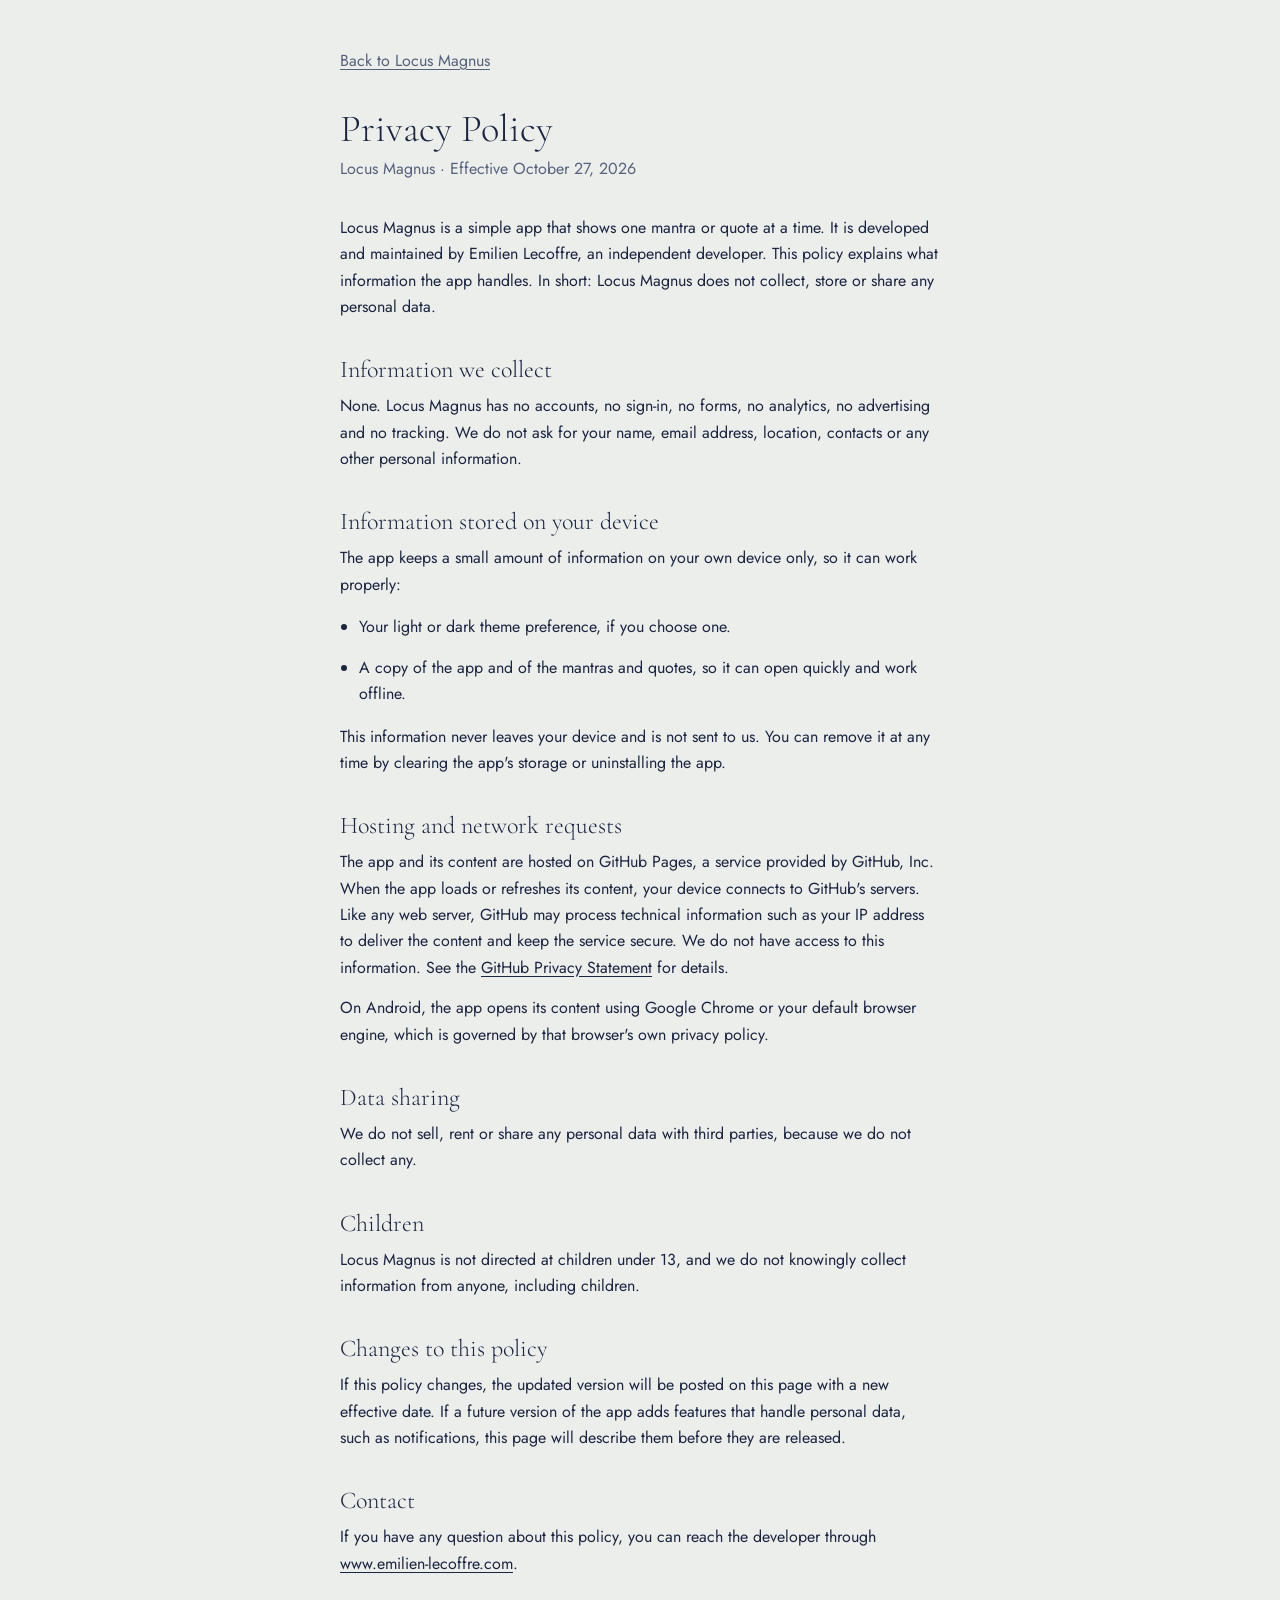
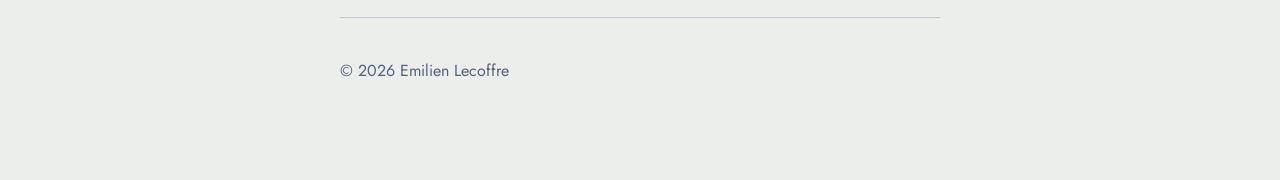
==== privacy.html @ 71a1fe94 "Add files via upload" ====
<!doctype html>
<html lang="en">
<head>
  <meta charset="utf-8">
  <meta name="viewport" content="width=device-width, initial-scale=1">
  <title>Privacy Policy · Locus Magnus</title>
  <meta name="description" content="Privacy policy for the Locus Magnus app.">
  <meta name="theme-color" content="#0f1529">
  <link rel="icon" href="icons/icon-192.png" type="image/png">
  <style>
    @font-face {
      font-family: "Cormorant Garamond";
      src: url("fonts/cormorant-garamond-latin-300-normal.woff2") format("woff2");
      font-weight: 300; font-style: normal; font-display: swap;
    }
    @font-face {
      font-family: "Jost";
      src: url("fonts/jost-latin-400-normal.woff2") format("woff2");
      font-weight: 400; font-style: normal; font-display: swap;
    }
    :root {
      --bg: #eceeec;
      --ink: #1c2540;
      --ink-soft: #56617b;
      --line: rgba(28, 37, 64, 0.2);
      color-scheme: light dark;
    }
    @media (prefers-color-scheme: dark) {
      :root {
        --bg: #0f1529;
        --ink: #f1ece3;
        --ink-soft: #9ea7bd;
        --line: rgba(241, 236, 227, 0.22);
      }
    }
    * { box-sizing: border-box; }
    body {
      margin: 0;
      background: var(--bg);
      color: var(--ink);
      font: 400 1rem/1.65 "Jost", "Avenir Next", "Segoe UI", system-ui, sans-serif;
      -webkit-font-smoothing: antialiased;
    }
    main {
      max-width: 40rem;
      margin: 0 auto;
      padding: 3rem 1.25rem 4rem;
    }
    h1, h2 {
      font-family: "Cormorant Garamond", Georgia, serif;
      font-weight: 300;
      line-height: 1.2;
    }
    h1 { font-size: 2.4rem; margin: 0 0 0.25rem; }
    h2 { font-size: 1.5rem; margin: 2.25rem 0 0.5rem; }
    .meta { color: var(--ink-soft); margin: 0 0 2rem; }
    p, li { margin: 0 0 0.9rem; }
    ul { padding-left: 1.2rem; }
    a { color: inherit; text-underline-offset: 3px; }
    hr { border: 0; border-top: 1px solid var(--line); margin: 2.5rem 0; }
    .back { display: inline-block; margin-bottom: 2rem; color: var(--ink-soft); }
  </style>
</head>
<body>
  <main>
    <a class="back" href="./">Back to Locus Magnus</a>

    <h1>Privacy Policy</h1>
    <p class="meta">Locus Magnus · Effective October 27, 2026</p>

    <p>Locus Magnus is a simple app that shows one mantra or quote at a time. It is developed and maintained by Emilien Lecoffre, an independent developer. This policy explains what information the app handles. In short: Locus Magnus does not collect, store or share any personal data.</p>

    <h2>Information we collect</h2>
    <p>None. Locus Magnus has no accounts, no sign-in, no forms, no analytics, no advertising and no tracking. We do not ask for your name, email address, location, contacts or any other personal information.</p>

    <h2>Information stored on your device</h2>
    <p>The app keeps a small amount of information on your own device only, so it can work properly:</p>
    <ul>
      <li>Your light or dark theme preference, if you choose one.</li>
      <li>A copy of the app and of the mantras and quotes, so it can open quickly and work offline.</li>
    </ul>
    <p>This information never leaves your device and is not sent to us. You can remove it at any time by clearing the app's storage or uninstalling the app.</p>

    <h2>Hosting and network requests</h2>
    <p>The app and its content are hosted on GitHub Pages, a service provided by GitHub, Inc. When the app loads or refreshes its content, your device connects to GitHub's servers. Like any web server, GitHub may process technical information such as your IP address to deliver the content and keep the service secure. We do not have access to this information. See the <a href="https://docs.github.com/en/site-policy/privacy-policies/github-general-privacy-statement">GitHub Privacy Statement</a> for details.</p>
    <p>On Android, the app opens its content using Google Chrome or your default browser engine, which is governed by that browser's own privacy policy.</p>

    <h2>Data sharing</h2>
    <p>We do not sell, rent or share any personal data with third parties, because we do not collect any.</p>

    <h2>Children</h2>
    <p>Locus Magnus is not directed at children under 13, and we do not knowingly collect information from anyone, including children.</p>

    <h2>Changes to this policy</h2>
    <p>If this policy changes, the updated version will be posted on this page with a new effective date. If a future version of the app adds features that handle personal data, such as notifications, this page will describe them before they are released.</p>

    <h2>Contact</h2>
    <p>If you have any question about this policy, you can reach the developer through <a href="https://www.emilien-lecoffre.com">www.emilien-lecoffre.com</a>.</p>

    <hr>
    <p class="meta">© 2026 Emilien Lecoffre</p>
  </main>
</body>
</html>
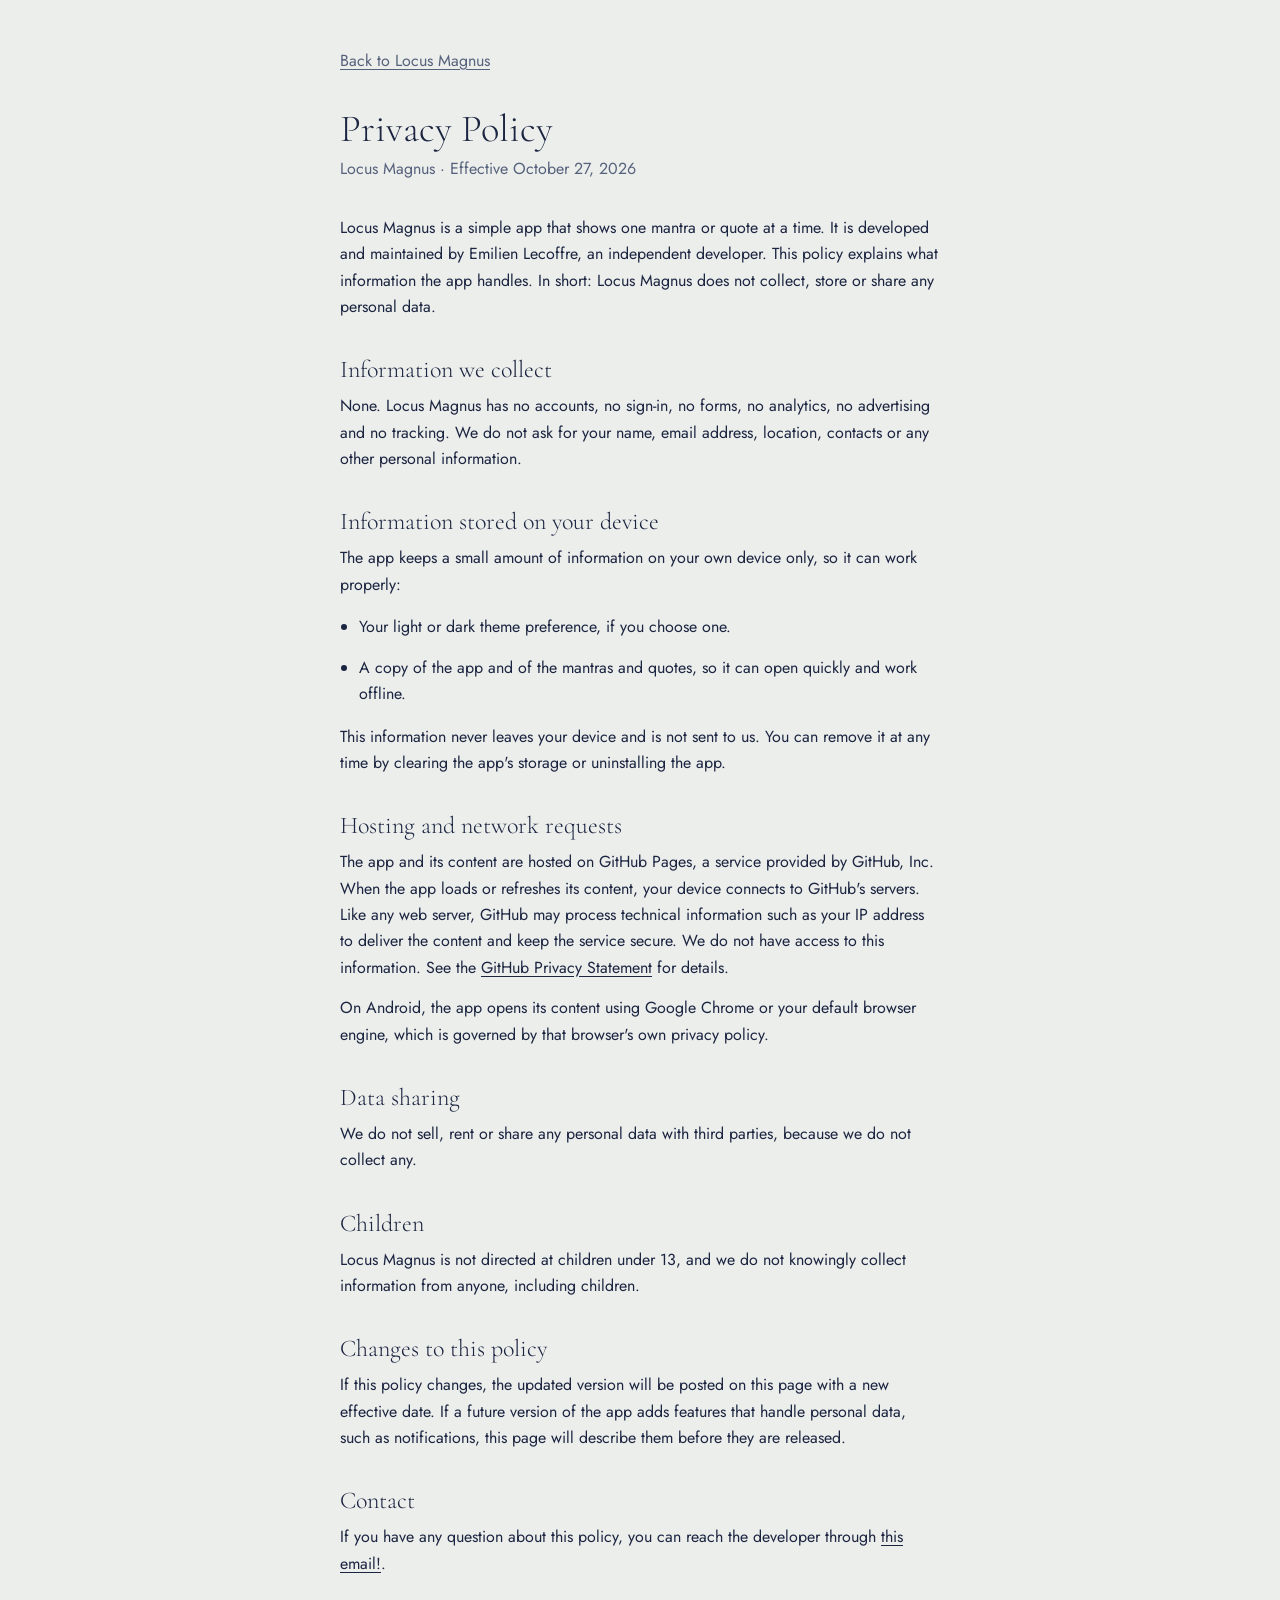
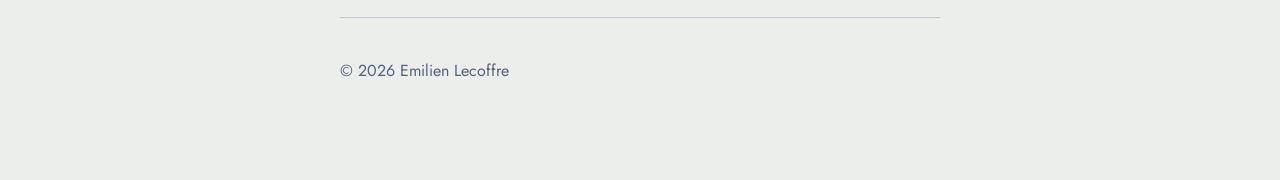
==== commit d4c468f0: "Update privacy.html" ====
--- a/privacy.html
+++ b/privacy.html
@@ -95,7 +95,7 @@
     <p>If this policy changes, the updated version will be posted on this page with a new effective date. If a future version of the app adds features that handle personal data, such as notifications, this page will describe them before they are released.</p>
 
     <h2>Contact</h2>
-    <p>If you have any question about this policy, you can reach the developer through <a href="https://www.emilien-lecoffre.com">www.emilien-lecoffre.com</a>.</p>
+    <p>If you have any question about this policy, you can reach the developer through <a href="mailto:mephistos.ecudechene@gmail.com">this email!</a>.</p>
 
     <hr>
     <p class="meta">© 2026 Emilien Lecoffre</p>
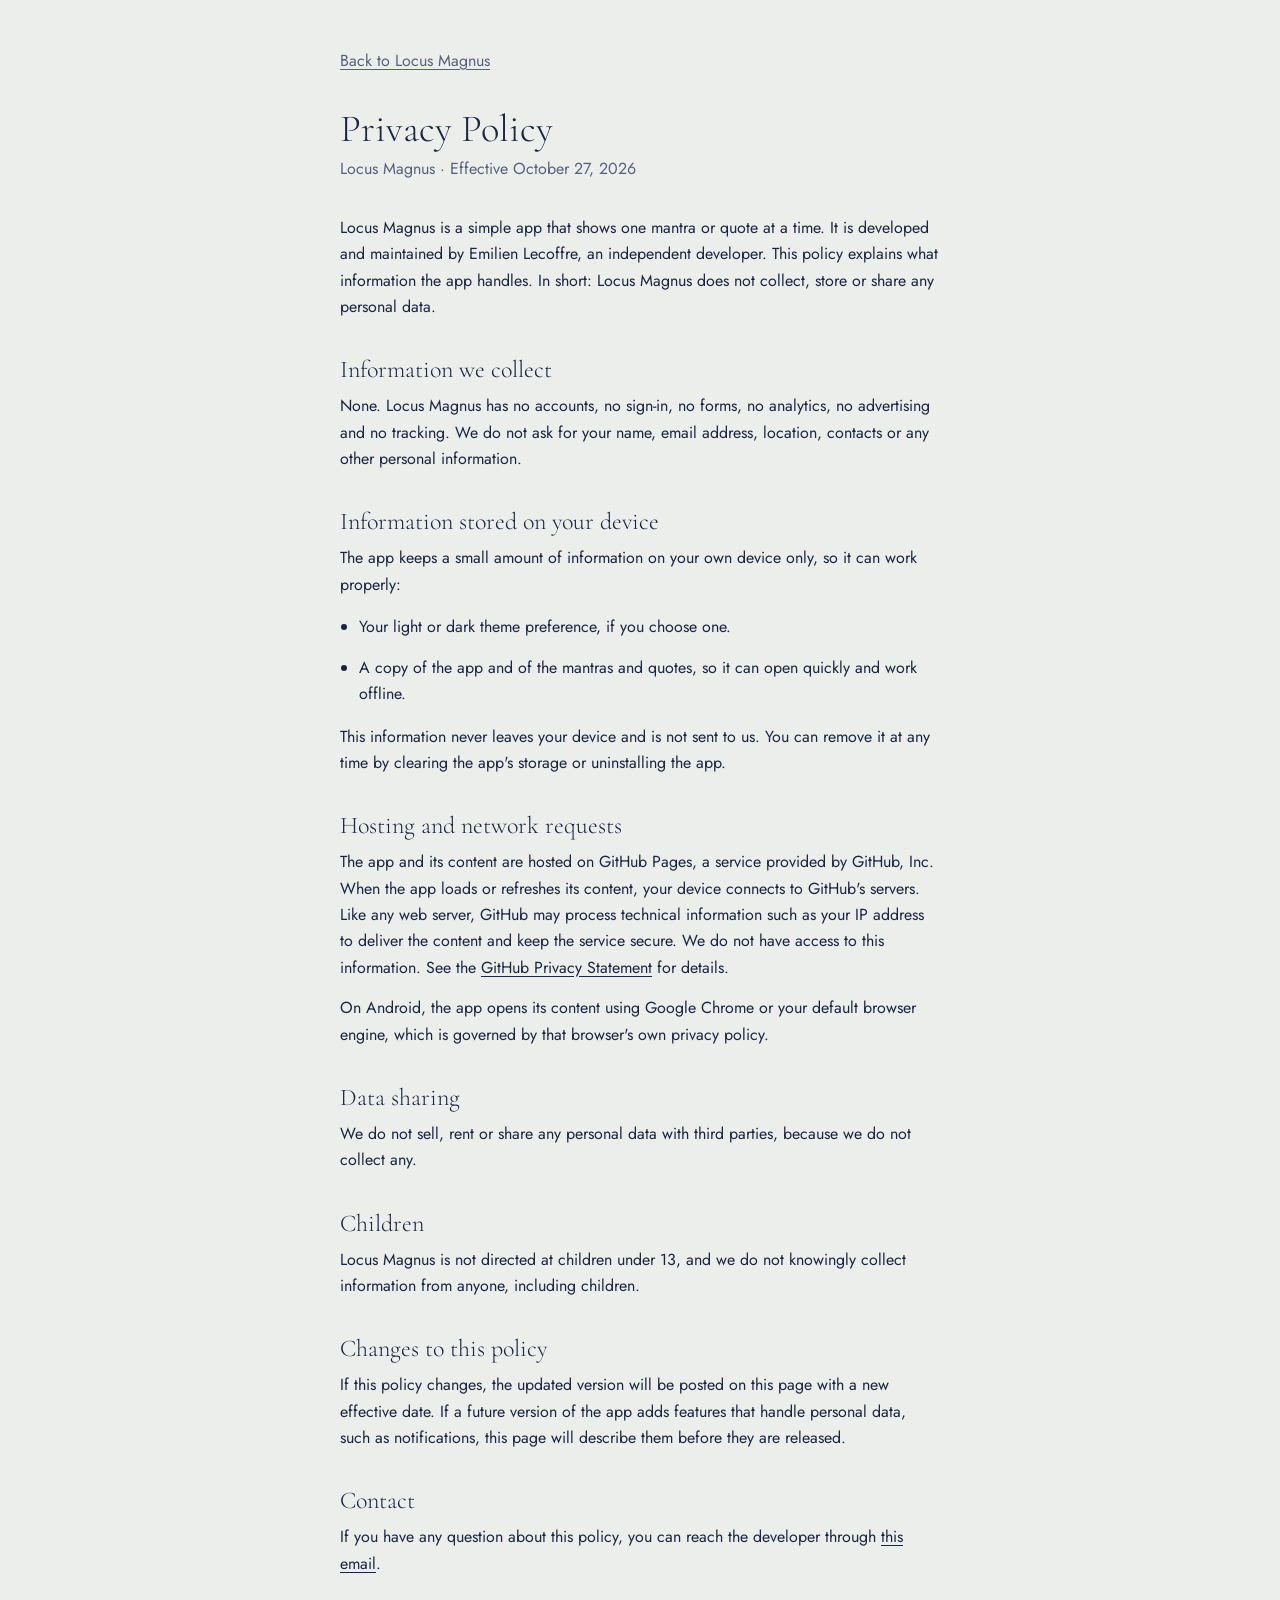
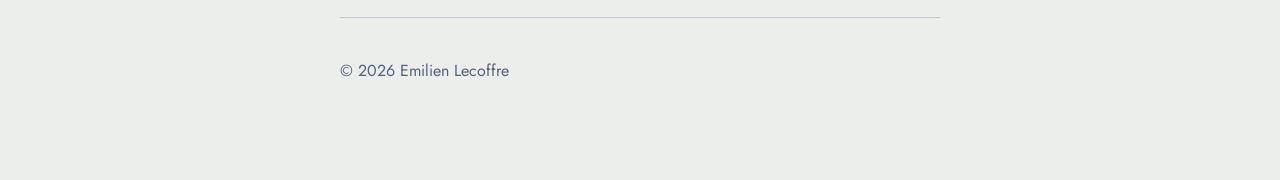
==== commit 774b141e: "Update privacy.html" ====
--- a/privacy.html
+++ b/privacy.html
@@ -95,7 +95,7 @@
     <p>If this policy changes, the updated version will be posted on this page with a new effective date. If a future version of the app adds features that handle personal data, such as notifications, this page will describe them before they are released.</p>
 
     <h2>Contact</h2>
-    <p>If you have any question about this policy, you can reach the developer through <a href="mailto:mephistos.ecudechene@gmail.com">this email!</a>.</p>
+    <p>If you have any question about this policy, you can reach the developer through <a href="mailto:mephistos.ecudechene@gmail.com">this email</a>.</p>
 
     <hr>
     <p class="meta">© 2026 Emilien Lecoffre</p>
